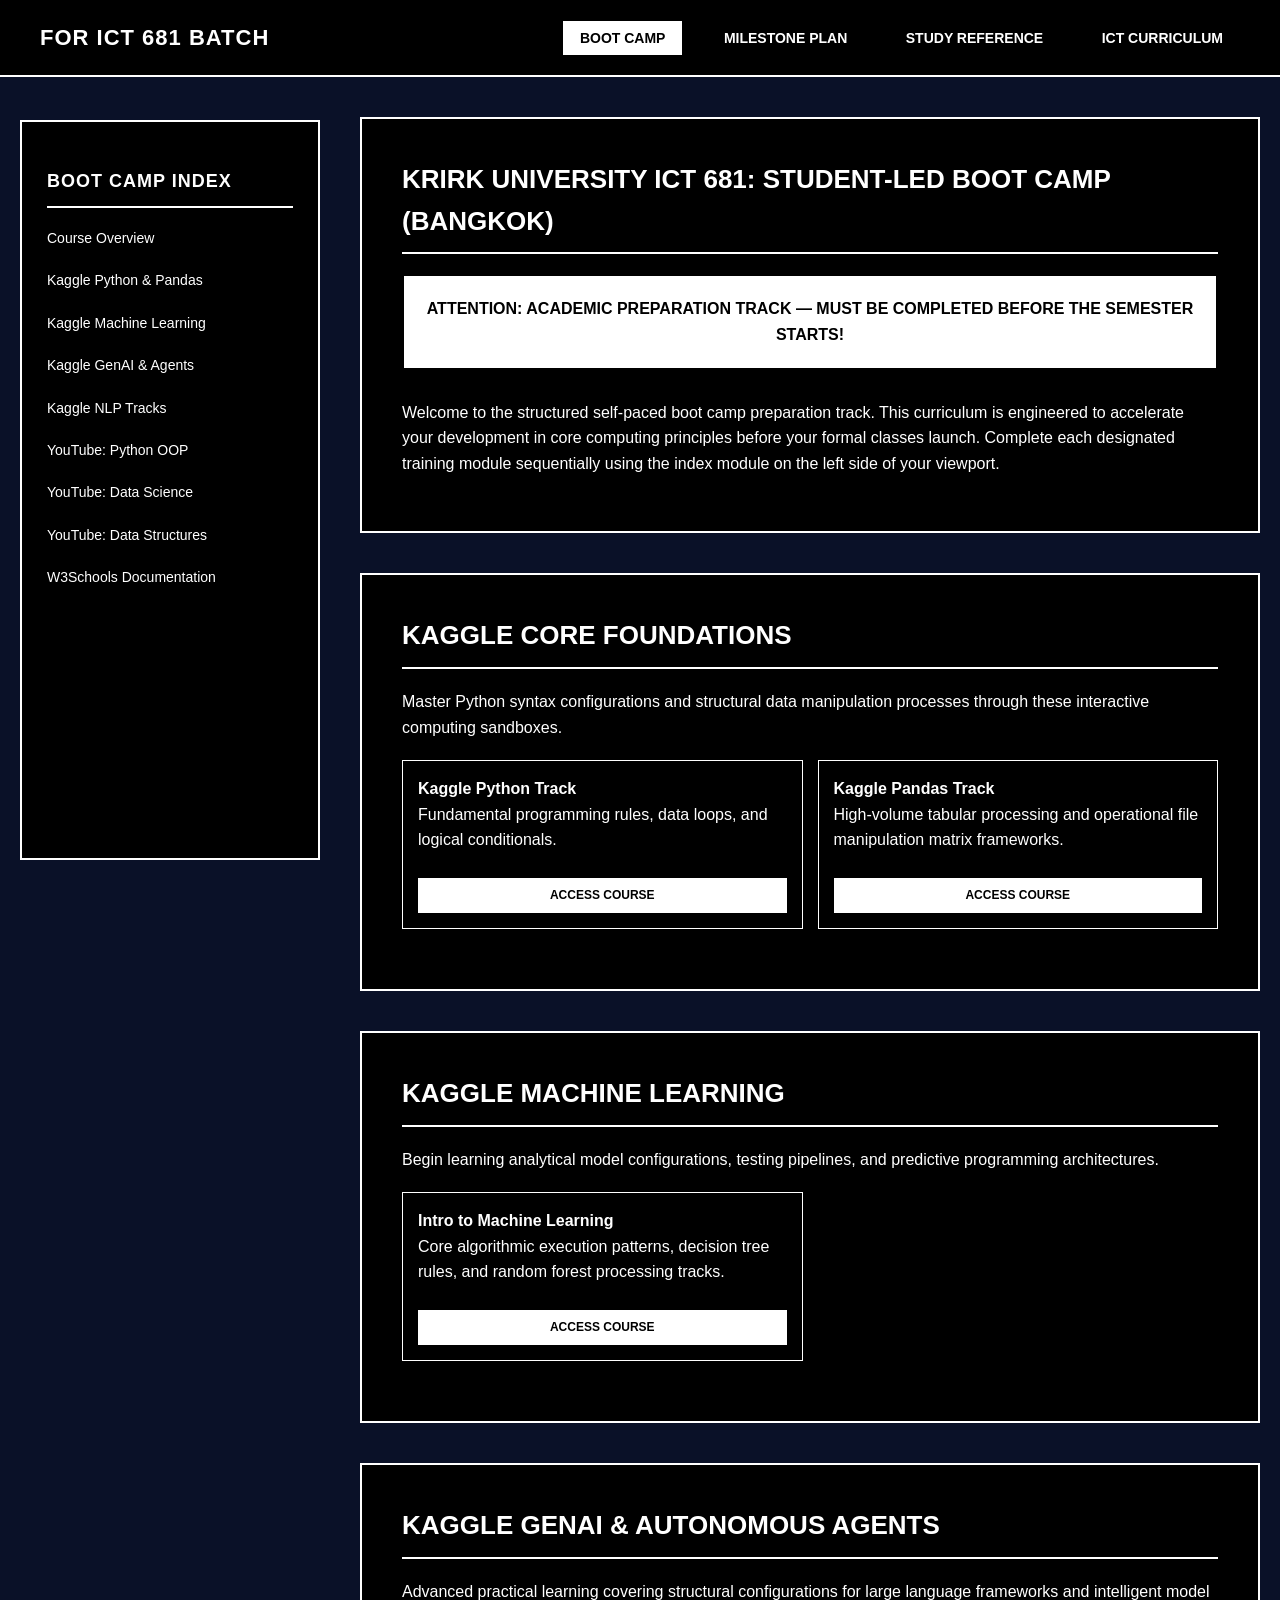
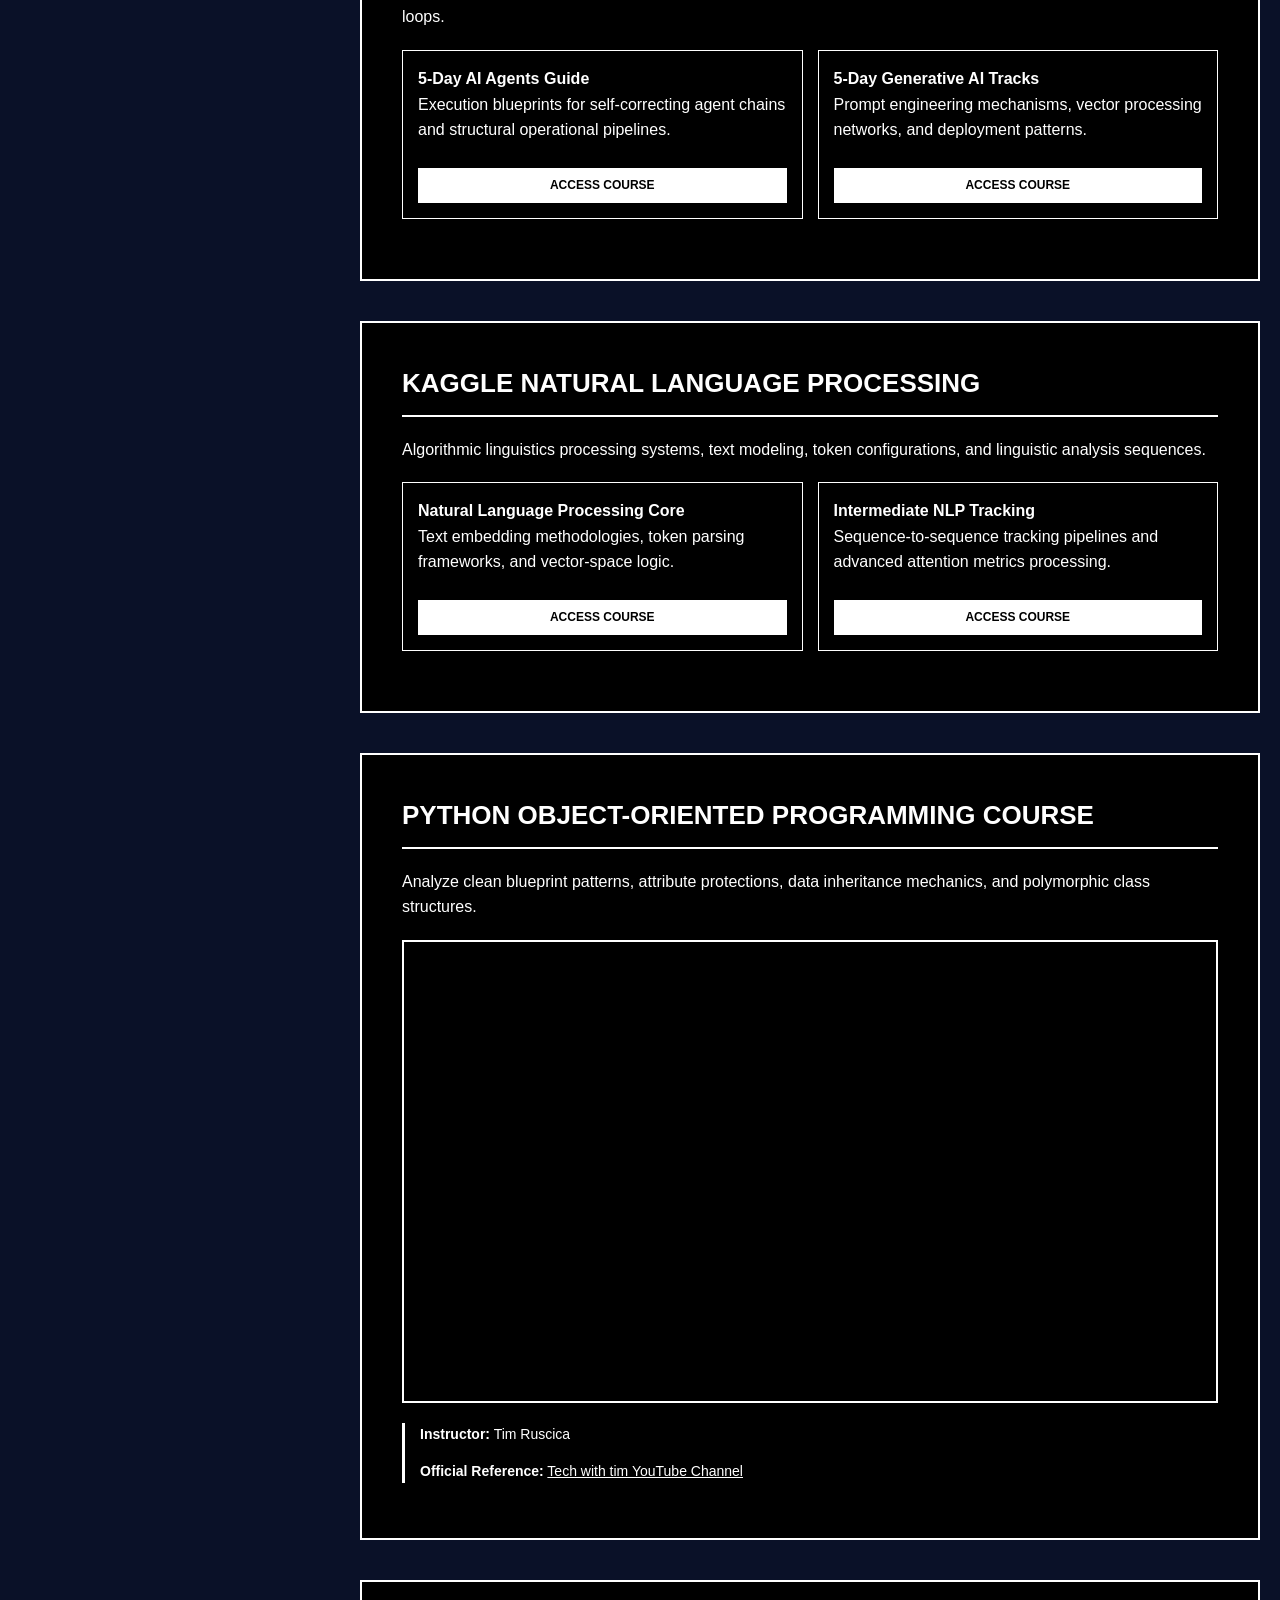
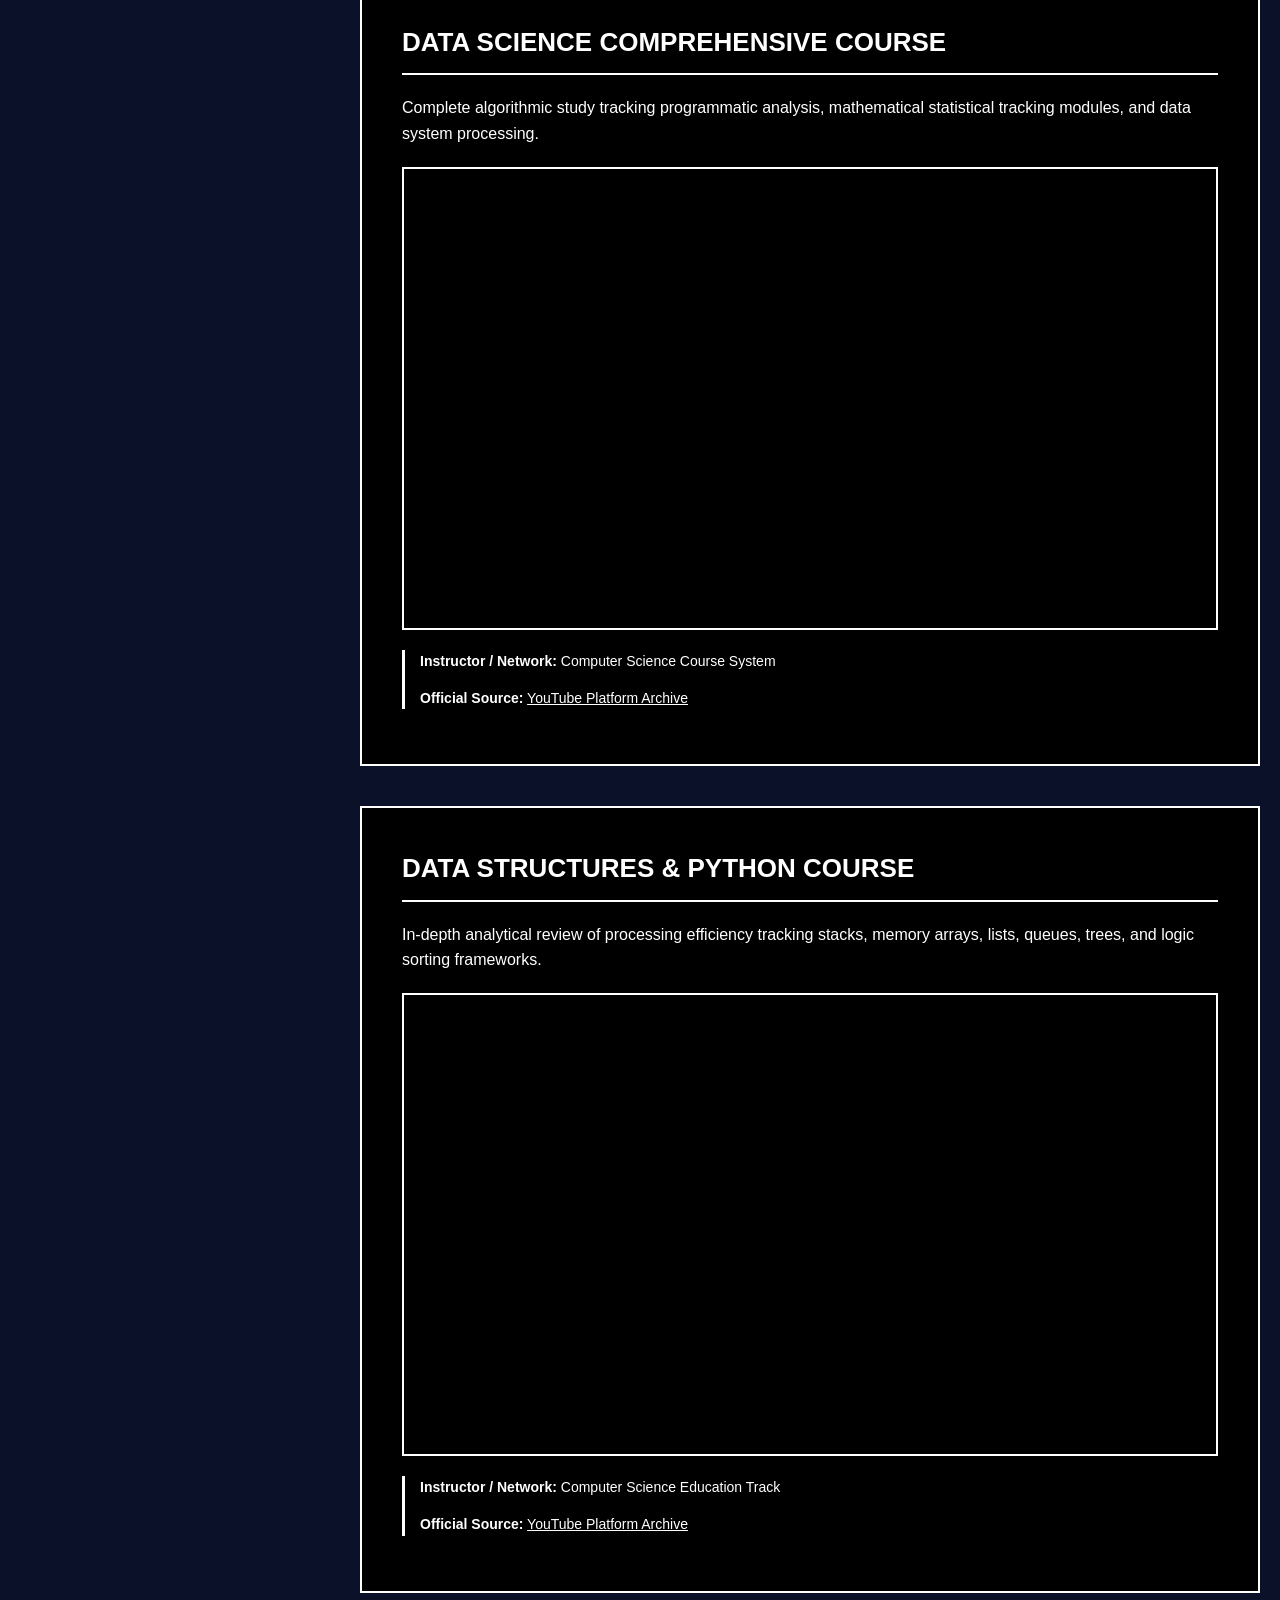
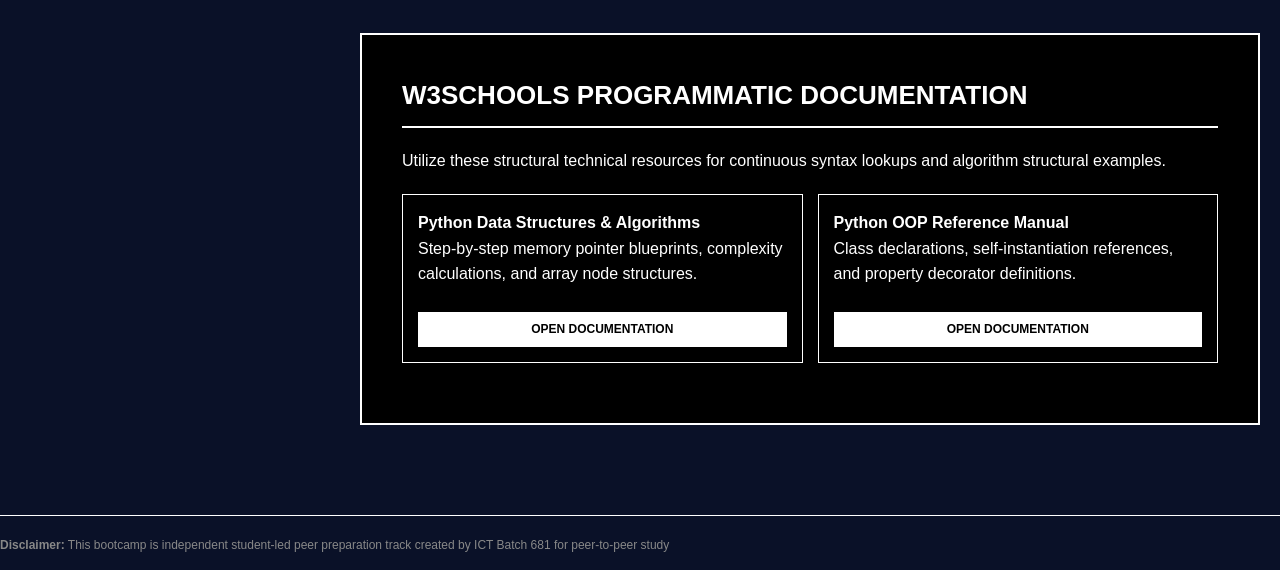
==== index.html @ a764b815 "Add files via upload" ====
<!DOCTYPE html>
<html lang="en">
<head>
    <meta charset="UTF-8">
    <title>Krirk University Students Boot Camp Bangkok</title>
    <link rel="stylesheet" href="style.css">
</head>
<body>

    <header class="site-header">
        <div class="header-container">
            <h1>For ICT 681 Batch</h1>
            <nav class="main-nav">
                <a href="index.html" class="active">Boot Camp</a>
                <a href="milestones.html">Milestone Plan</a>
                <a href="reference.html">Study Reference</a>
                <a href="curriculum.html">ICT Curriculum</a>   
            </nav>
        </div>
    </header>

    <div class="dashboard-wrapper">
        <!-- Sidebar Navigation Index via Native HTML Anchors (No JS) -->
        <aside class="sidebar-index">
            <h3>Boot Camp Index</h3>
            <ul>
                <li><a href="#overview">Course Overview</a></li>
                <li><a href="#kaggle-python">Kaggle Python & Pandas</a></li>
                <li><a href="#kaggle-ml">Kaggle Machine Learning</a></li>
                <li><a href="#kaggle-ai">Kaggle GenAI & Agents</a></li>
                <li><a href="#kaggle-nlp">Kaggle NLP Tracks</a></li>
                <li><a href="#youtube-oop">YouTube: Python OOP</a></li>
                <li><a href="#youtube-ds">YouTube: Data Science</a></li>
                <li><a href="#youtube-dsa">YouTube: Data Structures</a></li>
                <li><a href="#w3s-dsa">W3Schools Documentation</a></li>
            </ul>
        </aside>

        <!-- Main Course Tracking Content Dashboard -->
        <main class="content-area">
            <div id="overview" class="section-block">
                <h2>Krirk University ICT 681: Student-Led Boot Camp (Bangkok)</h2>
                <div class="alert-banner">
                    Attention: Academic Preparation Track — Must be completed before the semester starts!
                </div>
                <p>Welcome to the structured self-paced boot camp preparation track. This curriculum is engineered to accelerate your development in core computing principles before your formal classes launch. Complete each designated training module sequentially using the index module on the left side of your viewport.</p>
            </div>

            <!-- Kaggle Core Units -->
            <div id="kaggle-python" class="section-block">
                <h2>Kaggle Core Foundations</h2>
                <p>Master Python syntax configurations and structural data manipulation processes through these interactive computing sandboxes.</p>
                <div class="link-grid">
                    <div class="material-card">
                        <h4>Kaggle Python Track</h4>
                        <p>Fundamental programming rules, data loops, and logical conditionals.</p>
                        <a href="https://www.kaggle.com/learn/python" target="_blank">Access Course</a>
                    </div>
                    <div class="material-card">
                        <h4>Kaggle Pandas Track</h4>
                        <p>High-volume tabular processing and operational file manipulation matrix frameworks.</p>
                        <a href="https://www.kaggle.com/learn/pandas" target="_blank">Access Course</a>
                    </div>
                </div>
            </div>

            <div id="kaggle-ml" class="section-block">
                <h2>Kaggle Machine Learning</h2>
                <p>Begin learning analytical model configurations, testing pipelines, and predictive programming architectures.</p>
                <div class="link-grid">
                    <div class="material-card">
                        <h4>Intro to Machine Learning</h4>
                        <p>Core algorithmic execution patterns, decision tree rules, and random forest processing tracks.</p>
                        <a href="https://www.kaggle.com/learn/intro-to-machine-learning" target="_blank">Access Course</a>
                    </div>
                </div>
            </div>

            <div id="kaggle-ai" class="section-block">
                <h2>Kaggle GenAI & Autonomous Agents</h2>
                <p>Advanced practical learning covering structural configurations for large language frameworks and intelligent model loops.</p>
                <div class="link-grid">
                    <div class="material-card">
                        <h4>5-Day AI Agents Guide</h4>
                        <p>Execution blueprints for self-correcting agent chains and structural operational pipelines.</p>
                        <a href="https://www.kaggle.com/learn-guide/5-day-agents" target="_blank">Access Course</a>
                    </div>
                    <div class="material-card">
                        <h4>5-Day Generative AI Tracks</h4>
                        <p>Prompt engineering mechanisms, vector processing networks, and deployment patterns.</p>
                        <a href="https://www.kaggle.com/learn-guide/5-day-genai" target="_blank">Access Course</a>
                    </div>
                </div>
            </div>

            <div id="kaggle-nlp" class="section-block">
                <h2>Kaggle Natural Language Processing</h2>
                <p>Algorithmic linguistics processing systems, text modeling, token configurations, and linguistic analysis sequences.</p>
                <div class="link-grid">
                    <div class="material-card">
                        <h4>Natural Language Processing Core</h4>
                        <p>Text embedding methodologies, token parsing frameworks, and vector-space logic.</p>
                        <a href="https://www.kaggle.com/learn-guide/natural-language-processing" target="_blank">Access Course</a>
                    </div>
                    <div class="material-card">
                        <h4>Intermediate NLP Tracking</h4>
                        <p>Sequence-to-sequence tracking pipelines and advanced attention metrics processing.</p>
                        <a href="https://www.kaggle.com/learn-guide/intermediate-nlp" target="_blank">Access Course</a>
                    </div>
                </div>
            </div>

            <!-- YouTube Video Interactive Elements -->
            <div id="youtube-oop" class="section-block">
                <h2>Python Object-Oriented Programming Course</h2>
                <p>Analyze clean blueprint patterns, attribute protections, data inheritance mechanics, and polymorphic class structures.</p>
                <div class="video-container">
                    <iframe src="https://www.youtube.com/embed/JeznW_7DlB0?start=862" frameborder="0" allow="accelerometer; autoplay; clipboard-write; encrypted-media; gyroscope; picture-in-picture" allowfullscreen></iframe>
                </div>
                <div class="meta-info">
                    <p><strong>Instructor:</strong> Tim Ruscica</p>
                    <p><strong>Official Reference:</strong> <a href="https://youtube.com/user/schafer5" target="_blank" style="color: #FFFFFF;">Tech with tim YouTube Channel</a></p>
                </div>
            </div>

            <div id="youtube-ds" class="section-block">
                <h2>Data Science Comprehensive Course</h2>
                <p>Complete algorithmic study tracking programmatic analysis, mathematical statistical tracking modules, and data system processing.</p>
                <div class="video-container">
                    <iframe src="https://www.youtube.com/embed/videoseries?list=PL0JhNOpJ_JchdIy-GvF9ZvmpfAe3m62oc" frameborder="0" allow="accelerometer; autoplay; clipboard-write; encrypted-media; gyroscope; picture-in-picture" allowfullscreen></iframe>
                </div>
                <div class="meta-info">
                    <p><strong>Instructor / Network:</strong> Computer Science Course System</p>
                    <p><strong>Official Source:</strong> <a href="https://www.youtube.com" target="_blank" style="color: #FFFFFF;">YouTube Platform Archive</a></p>
                </div>
            </div>

            <div id="youtube-dsa" class="section-block">
                <h2>Data Structures & Python Course</h2>
                <p>In-depth analytical review of processing efficiency tracking stacks, memory arrays, lists, queues, trees, and logic sorting frameworks.</p>
                <div class="video-container">
                    <iframe src="https://www.youtube.com/embed/videoseries?list=PL0JhNOpJ_Jcgcerj8zpWHduzWbuIqz-OY" frameborder="0" allow="accelerometer; autoplay; clipboard-write; encrypted-media; gyroscope; picture-in-picture" allowfullscreen></iframe>
                </div>
                <div class="meta-info">
                    <p><strong>Instructor / Network:</strong> Computer Science Education Track</p>
                    <p><strong>Official Source:</strong> <a href="https://www.youtube.com" target="_blank" style="color: #FFFFFF;">YouTube Platform Archive</a></p>
                </div>
            </div>

            <!-- Documentation References -->
            <div id="w3s-dsa" class="section-block">
                <h2>W3Schools Programmatic Documentation</h2>
                <p>Utilize these structural technical resources for continuous syntax lookups and algorithm structural examples.</p>
                <div class="link-grid">
                    <div class="material-card">
                        <h4>Python Data Structures & Algorithms</h4>
                        <p>Step-by-step memory pointer blueprints, complexity calculations, and array node structures.</p>
                        <a href="https://www.w3schools.com/PYTHON/python_dsa.asp" target="_blank">Open Documentation</a>
                    </div>
                    <div class="material-card">
                        <h4>Python OOP Reference Manual</h4>
                        <p>Class declarations, self-instantiation references, and property decorator definitions.</p>
                        <a href="https://www.w3schools.com/python/python_oop.asp" target="_blank">Open Documentation</a>
                    </div>
                </div>
            </div>
        </main>
    </div>

</body>

<!-- Legal Compliance Footer Note -->
<div style="border-top: 1px solid #FFFFFF; margin-top: 50px; padding-top: 20px; font-size: 12px; color: #888888;">
    <p><strong>Disclaimer:</strong> This bootcamp is independent student-led peer preparation track created by ICT Batch 681 for peer-to-peer study</p>
</div>

</html>
---- style.css ----
/* --- Core Reset & Palette --- */
* {
    margin: 0;
    padding: 0;
    box-sizing: border-box;
    font-family: -apple-system, BlinkMacSystemFont, "Segoe UI", Roboto, sans-serif;
}

body {
    background-color: #0A1128; /* Dark Navy Blue */
    color: #FFFFFF; /* White Text */
    line-height: 1.6;
}

/* --- Layout Navigation Header --- */
.site-header {
    background-color: #000000; /* Pure Black Header Box */
    border-bottom: 2px solid #FFFFFF;
    position: sticky;
    top: 0;
    z-index: 1000;
    padding: 20px;
}

.header-container {
    max-width: 1200px;
    margin: 0 auto;
    display: flex;
    justify-content: space-between;
    align-items: center;
}

.header-container h1 {
    font-size: 22px;
    letter-spacing: 1px;
    text-transform: uppercase;
    color: #FFFFFF;
}

.main-nav a {
    color: #FFFFFF;
    text-decoration: none;
    margin-left: 20px;
    font-weight: 600;
    text-transform: uppercase;
    font-size: 14px;
    padding: 8px 16px;
    border: 1px solid transparent;
}

.main-nav a:hover, .main-nav a.active {
    border: 1px solid #FFFFFF;
    background-color: #FFFFFF;
    color: #000000;
}

/* --- App Layout with Index Sidebar --- */
.dashboard-wrapper {
    display: flex;
    max-width: 1400px;
    margin: 40px auto;
    padding: 0 20px;
    gap: 40px;
}

.sidebar-index {
    width: 300px;
    position: sticky;
    top: 120px;
    height: calc(100vh - 160px);
    background-color: #000000;
    border: 2px solid #FFFFFF;
    padding: 25px;
    overflow-y: auto;
}

.sidebar-index h3 {
    border-bottom: 2px solid #FFFFFF;
    padding-bottom: 10px;
    margin-bottom: 15px;
    text-transform: uppercase;
    letter-spacing: 1px;
}

.sidebar-index ul {
    list-style: none;
}

.sidebar-index li {
    margin-bottom: 12px;
}

.sidebar-index a {
    color: #FFFFFF;
    text-decoration: none;
    font-size: 14px;
    display: block;
    padding: 4px 0;
}

.sidebar-index a:hover {
    text-decoration: underline;
    font-weight: bold;
}

.content-area {
    flex: 1;
}

/* --- Standard Page Containers --- */
.container {
    max-width: 900px;
    margin: 40px auto;
    padding: 0 20px;
}

/* --- Styled Section Boxes --- */
.section-block {
    background-color: #000000;
    border: 2px solid #FFFFFF;
    padding: 40px;
    margin-bottom: 40px;
    scroll-margin-top: 120px; /* Offset for sticky header when tracking anchors */
}

.alert-banner {
    background-color: #FFFFFF;
    color: #000000;
    padding: 20px;
    font-weight: bold;
    text-align: center;
    text-transform: uppercase;
    margin-bottom: 30px;
    border: 2px solid #000000;
}

h2 {
    font-size: 26px;
    text-transform: uppercase;
    border-bottom: 2px solid #FFFFFF;
    padding-bottom: 10px;
    margin-bottom: 20px;
}

h3 {
    font-size: 18px;
    margin-top: 20px;
    margin-bottom: 10px;
}

p {
    margin-bottom: 15px;
}

/* --- Material Link Grid --- */
.link-grid {
    display: grid;
    grid-template-columns: 1fr 1fr;
    gap: 15px;
    margin: 20px 0;
}

.material-card {
    border: 1px solid #FFFFFF;
    padding: 15px;
    display: flex;
    flex-direction: column;
    justify-content: space-between;
}

.material-card a {
    color: #000000;
    background-color: #FFFFFF;
    text-decoration: none;
    text-align: center;
    padding: 8px;
    margin-top: 10px;
    font-weight: bold;
    text-transform: uppercase;
    font-size: 12px;
}

.material-card a:hover {
    background-color: #000000;
    color: #FFFFFF;
    border: 1px solid #FFFFFF;
}

/* --- Video Embed Container --- */
.video-container {
    position: relative;
    padding-bottom: 56.25%; /* 16:9 Aspect Ratio */
    height: 0;
    overflow: hidden;
    margin: 20px 0;
    border: 2px solid #FFFFFF;
}

.video-container iframe {
    position: absolute;
    top: 0;
    left: 0;
    width: 100%;
    height: 100%;
}

.meta-info {
    border-left: 3px solid #FFFFFF;
    padding-left: 15px;
    margin: 15px 0;
    font-size: 14px;
}

/* --- Maps Embed --- */
.map-container {
    border: 2px solid #FFFFFF;
    margin-top: 20px;
    background: #000000;
}

/* --- Table Styles for Curriculum --- */
table {
    width: 100%;
    border-collapse: collapse;
    margin: 20px 0 30px 0;
}

th, td {
    border: 1px solid #FFFFFF;
    padding: 12px;
    text-align: left;
}

th {
    background-color: #FFFFFF;
    color: #000000;
    text-transform: uppercase;
    font-size: 14px;
}

tr:nth-child(even) {
    background-color: rgba(255, 255, 255, 0.05);
}

/* --- Milestone Table Layout Enhancements --- */
.milestone-badge {
    background-color: #FFFFFF;
    color: #000000;
    padding: 4px 10px;
    font-size: 11px;
    font-weight: bold;
    text-transform: uppercase;
    border-radius: 0;
    display: inline-block;
}

.timeline-column {
    font-weight: bold;
    letter-spacing: 0.5px;
    white-space: nowrap;
}

/* Architectural Framework Horizontal Flow Layout */
.framework-chart-container {
    display: flex;
    align-items: center;
    justify-content: space-between;
    gap: 15px;
    margin-top: 25px;
    padding: 10px;
    overflow-x: auto; /* Enables swipe support if viewed on a smaller window layout */
}

.chart-node {
    background-color: #0d1630; /* Slightly highlighted background blocks */
    border: 1px solid #1a2540;
    border-radius: 8px;
    padding: 20px;
    flex: 1;
    min-width: 180px;
    position: relative;
}

.node-badge {
    position: absolute;
    top: -12px;
    left: 15px;
    background-color: #ffffff;
    color: #0A1128;
    font-size: 0.75rem;
    font-weight: bold;
    padding: 2px 8px;
    border-radius: 20px;
}

.chart-node h3 {
    margin: 5px 0 10px 0;
    font-size: 1.1rem;
    color: #ffffff;
}

.chart-node p {
    margin: 0;
    font-size: 0.85rem;
    color: #a0aec0;
    line-height: 1.4;
}

.chart-arrow {
    font-size: 1.5rem;
    color: #1a2540;
    font-weight: bold;
    user-select: none;
}

/* Adjust layout on tight viewports */
@media (max-width: 768px) {
    .framework-chart-container {
        flex-direction: column;
        align-items: stretch;
    }
    .chart-arrow {
        text-align: center;
        transform: rotate(90deg);
        margin: 5px 0;
    }
}
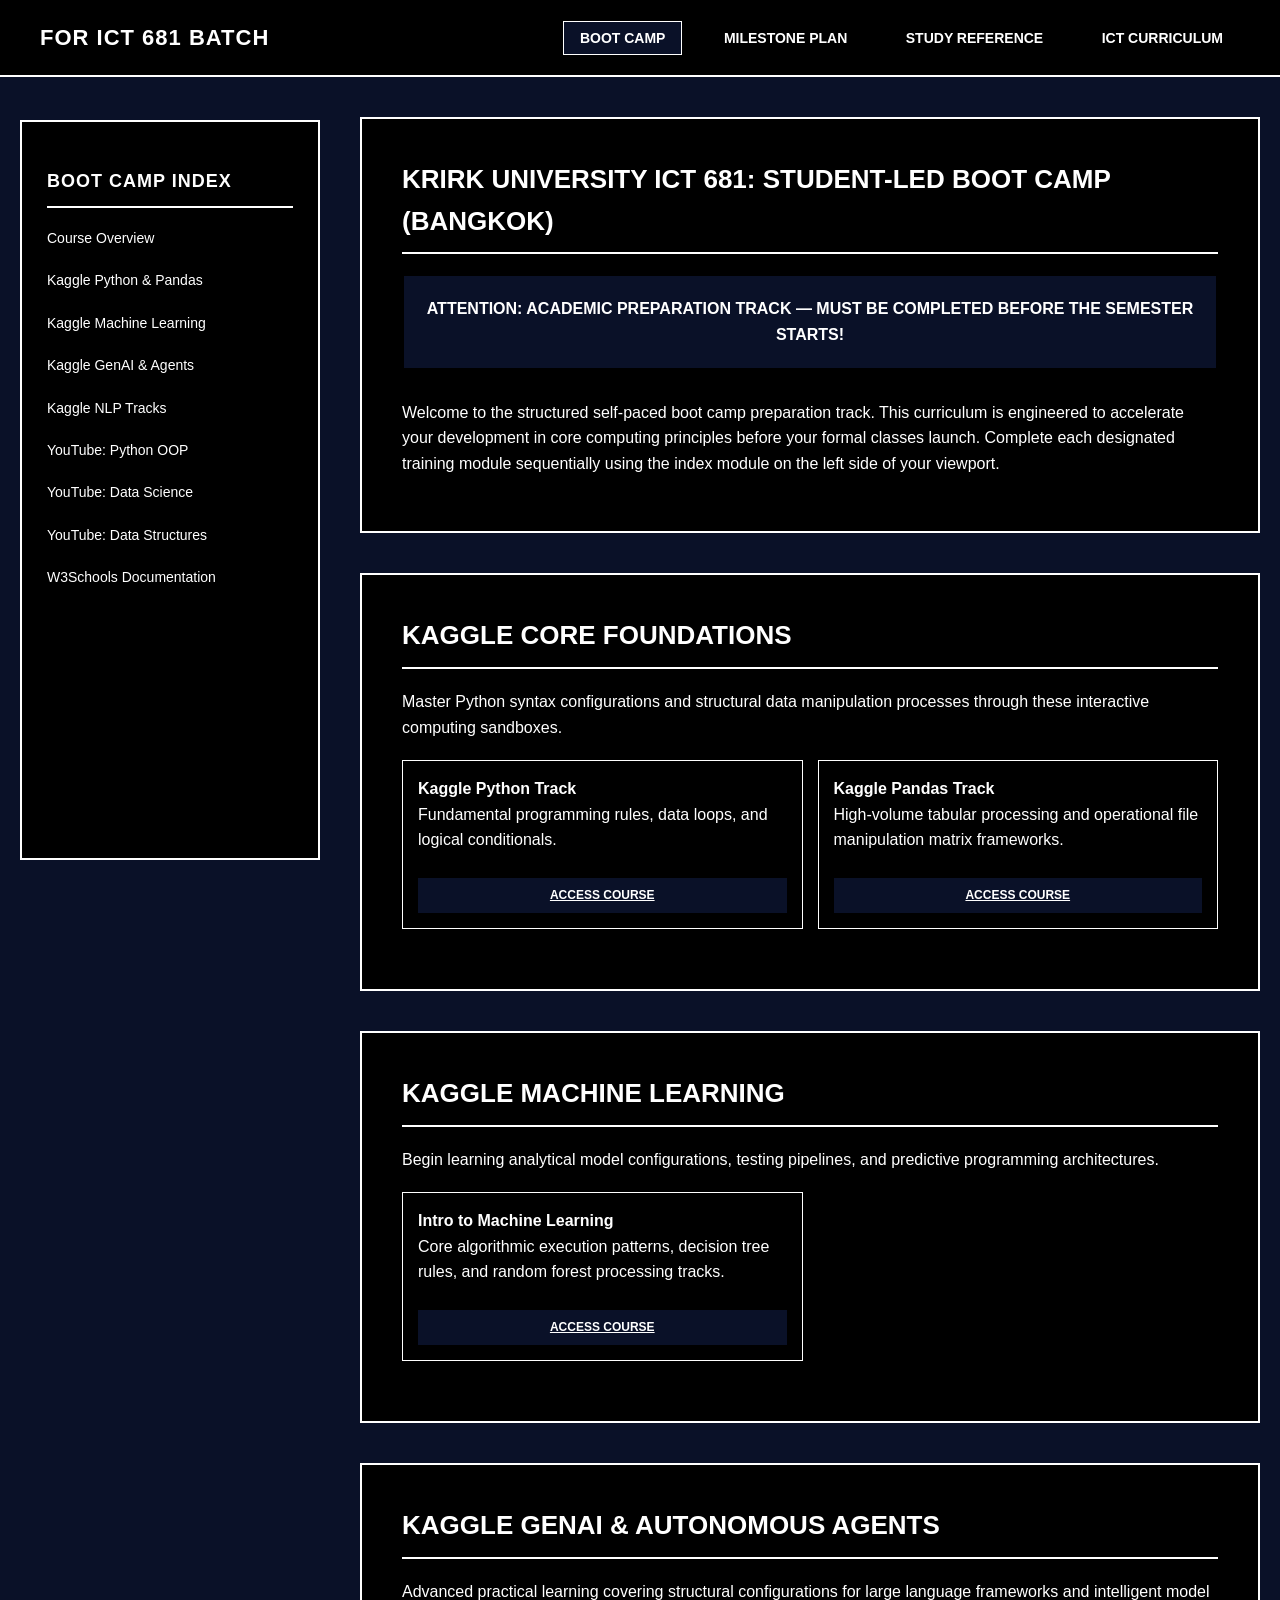
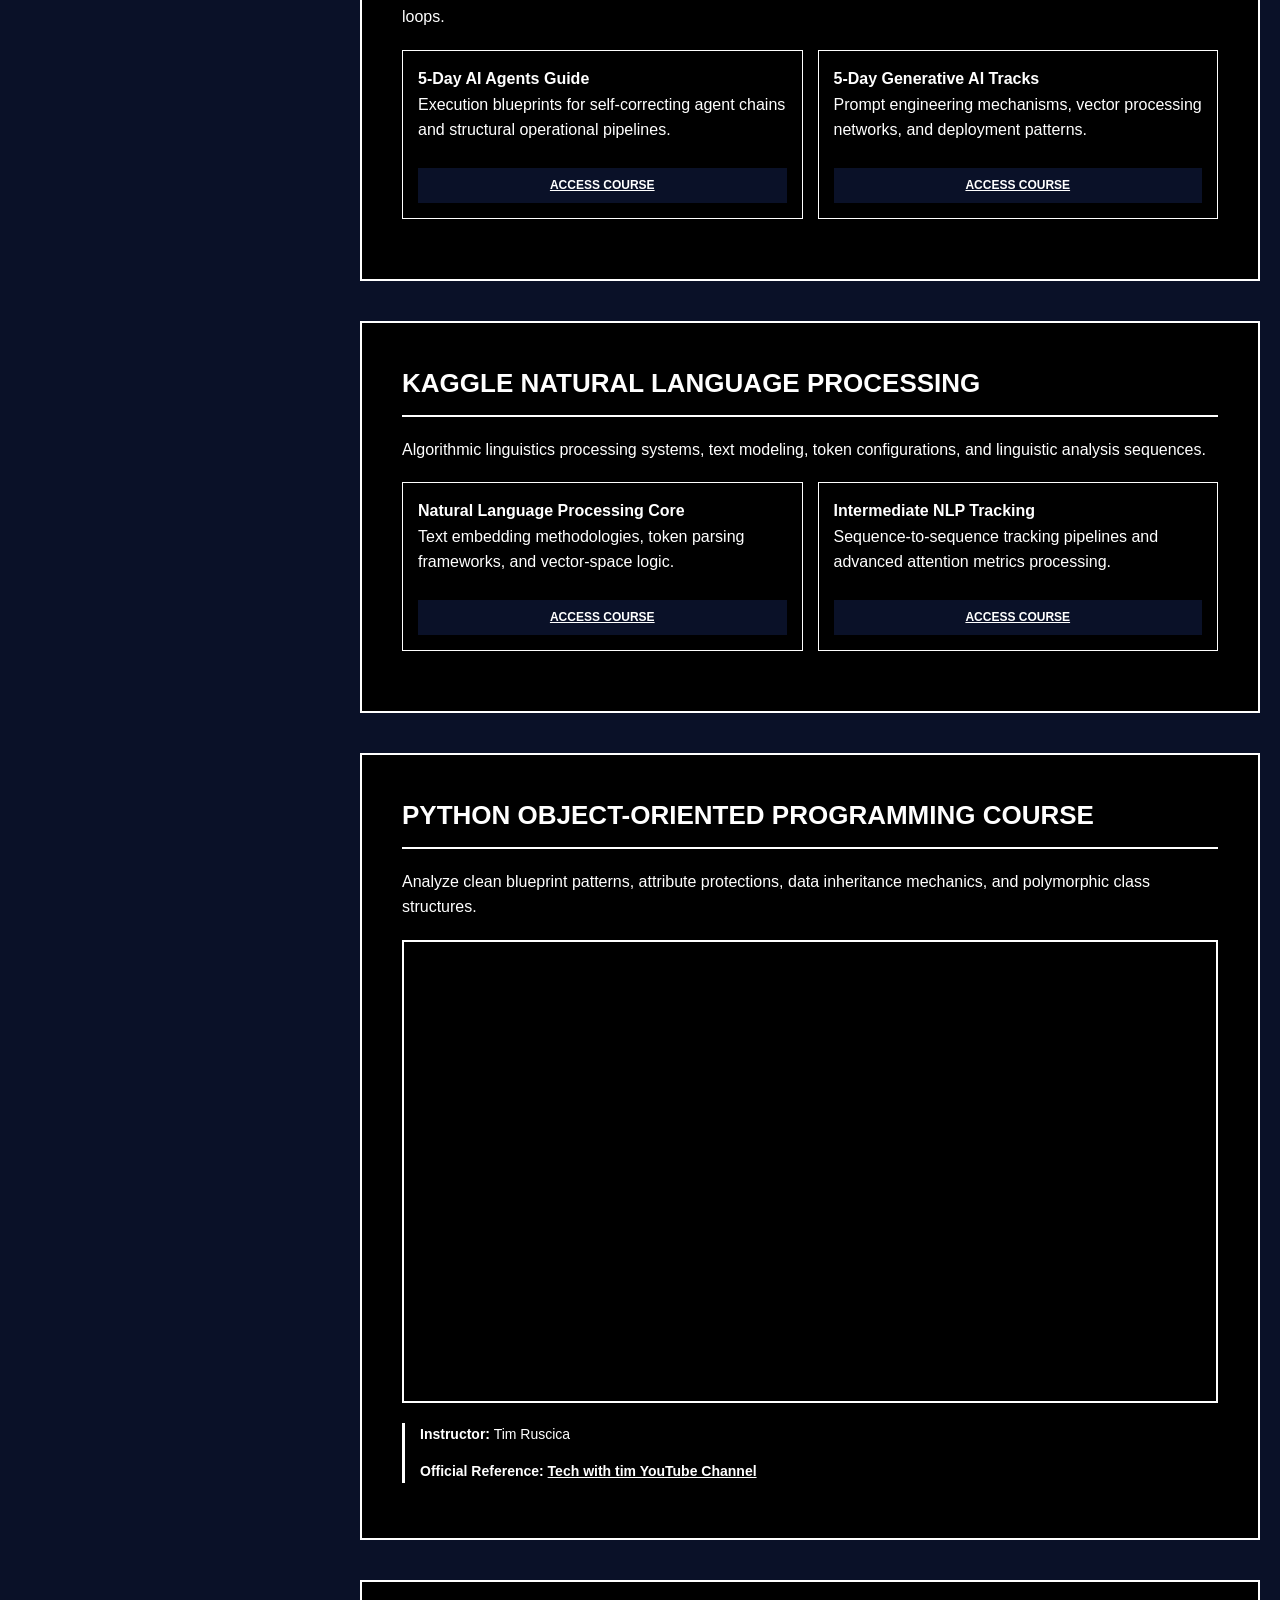
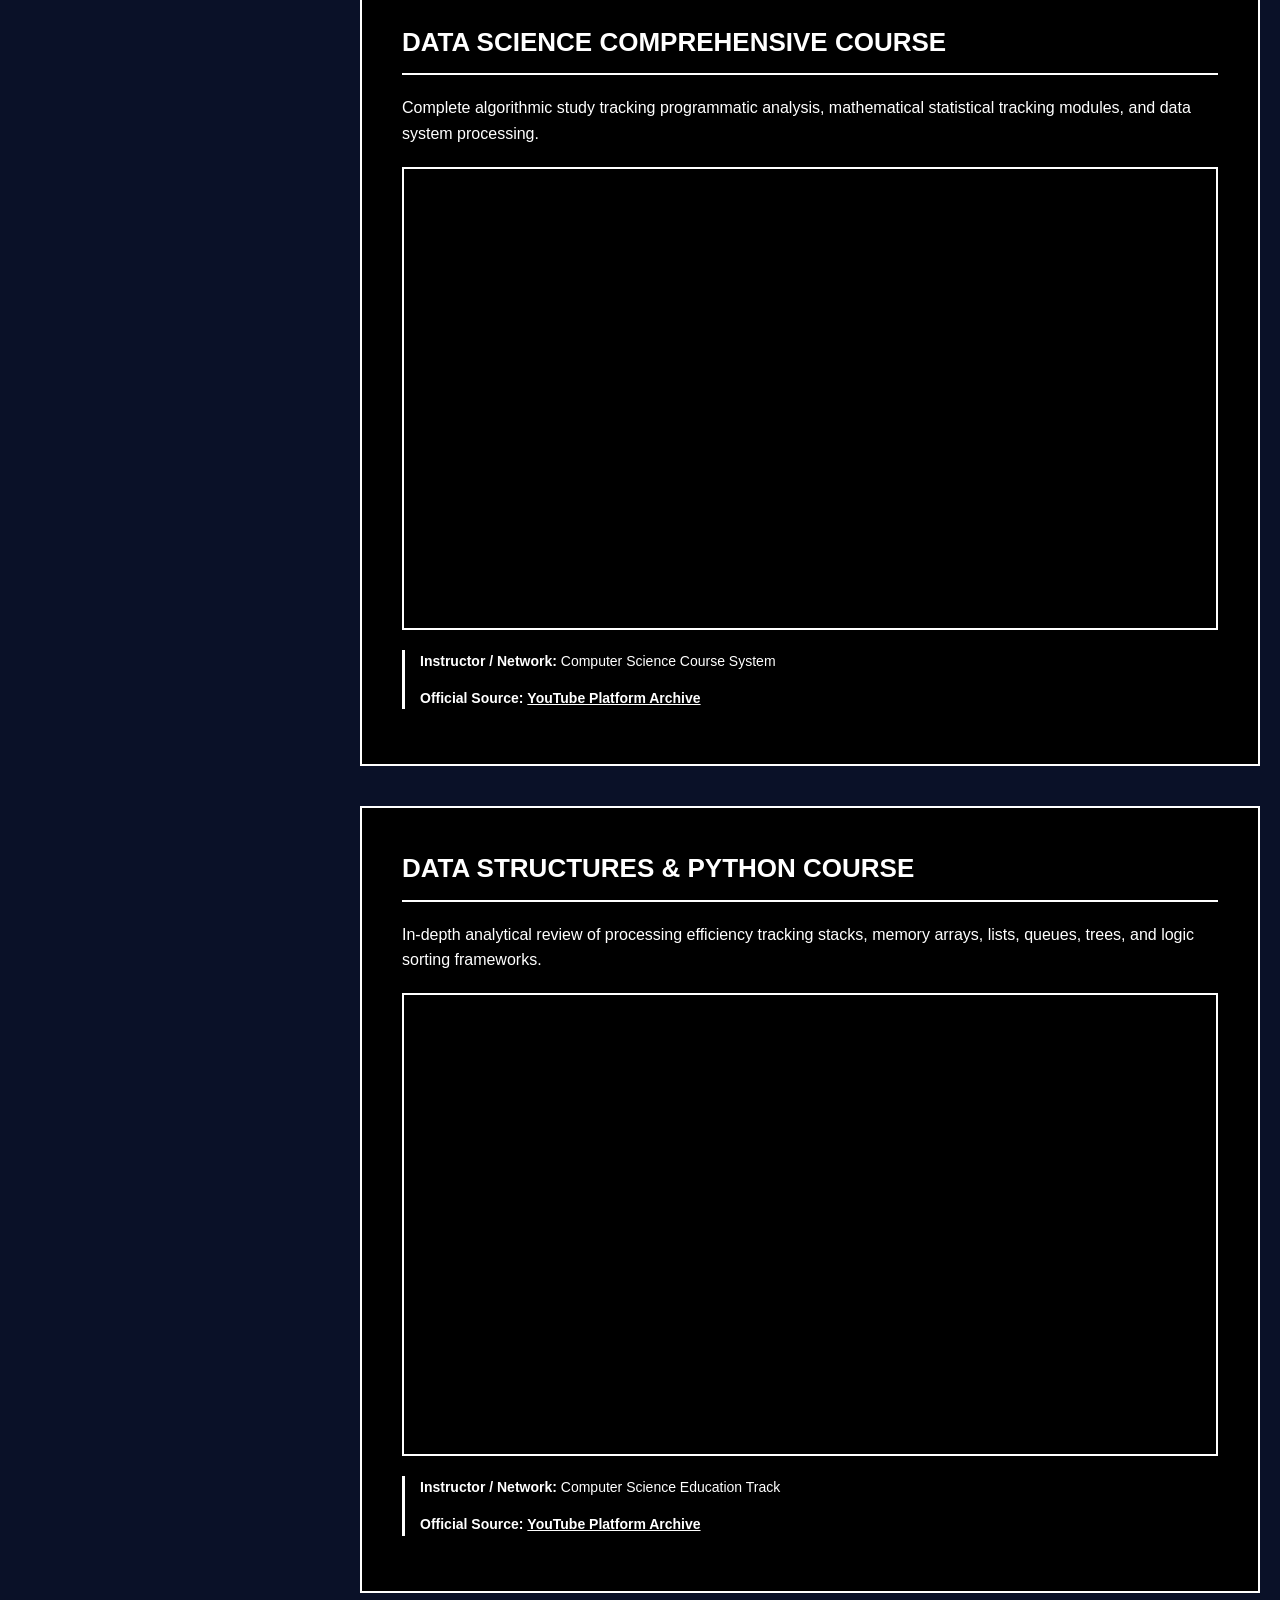
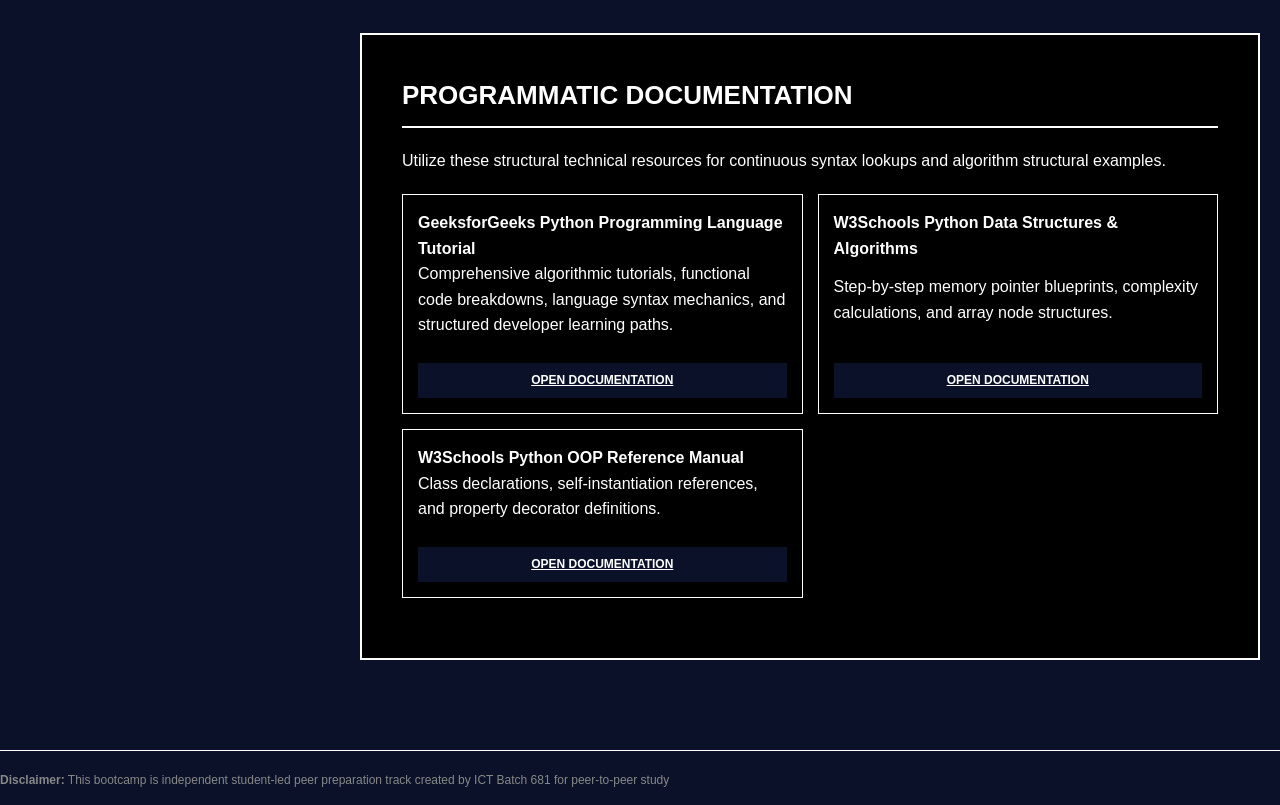
==== commit 22db7f3f: "Update index.html" ====
--- a/index.html
+++ b/index.html
@@ -39,7 +39,7 @@
         <!-- Main Course Tracking Content Dashboard -->
         <main class="content-area">
             <div id="overview" class="section-block">
-                <h2>Krirk University ICT 681: Student-Led Boot Camp (Bangkok)</h2>
+                <h2>Krirk University     ICT 681: Student-Led Boot Camp (Bangkok)</h2>
                 <div class="alert-banner">
                     Attention: Academic Preparation Track — Must be completed before the semester starts!
                 </div>
@@ -149,16 +149,21 @@
 
             <!-- Documentation References -->
             <div id="w3s-dsa" class="section-block">
-                <h2>W3Schools Programmatic Documentation</h2>
+                <h2>Programmatic Documentation</h2>
                 <p>Utilize these structural technical resources for continuous syntax lookups and algorithm structural examples.</p>
                 <div class="link-grid">
                     <div class="material-card">
-                        <h4>Python Data Structures & Algorithms</h4>
+                        <h4>GeeksforGeeks Python Programming Language Tutorial</h4>
+                        <p>Comprehensive algorithmic tutorials, functional code breakdowns, language syntax mechanics, and structured developer learning paths.</p>
+                        <a href="https://www.geeksforgeeks.org/python/python-programming-language-tutorial/" target="_blank">Open Documentation</a>
+                    </div>
+                    <div class="material-card">
+                        <h4>W3Schools Python Data Structures & Algorithms</h4>
                         <p>Step-by-step memory pointer blueprints, complexity calculations, and array node structures.</p>
                         <a href="https://www.w3schools.com/PYTHON/python_dsa.asp" target="_blank">Open Documentation</a>
                     </div>
                     <div class="material-card">
-                        <h4>Python OOP Reference Manual</h4>
+                        <h4>W3Schools Python OOP Reference Manual</h4>
                         <p>Class declarations, self-instantiation references, and property decorator definitions.</p>
                         <a href="https://www.w3schools.com/python/python_oop.asp" target="_blank">Open Documentation</a>
                     </div>
@@ -174,4 +179,4 @@
     <p><strong>Disclaimer:</strong> This bootcamp is independent student-led peer preparation track created by ICT Batch 681 for peer-to-peer study</p>
 </div>
 
-</html>+</html>
--- a/style.css
+++ b/style.css
@@ -50,8 +50,8 @@
 
 .main-nav a:hover, .main-nav a.active {
     border: 1px solid #FFFFFF;
-    background-color: #FFFFFF;
-    color: #000000;
+    background-color: #0A1128; /* Changed from #FFFFFF to Navy Blue */
+    color: #FFFFFF;
 }
 
 /* --- App Layout with Index Sidebar --- */
@@ -124,8 +124,8 @@
 }
 
 .alert-banner {
-    background-color: #FFFFFF;
-    color: #000000;
+    background-color: #0A1128; /* Changed from #FFFFFF to Navy Blue */
+    color: #ffffff;
     padding: 20px;
     font-weight: bold;
     text-align: center;
@@ -169,8 +169,8 @@
 }
 
 .material-card a {
-    color: #000000;
-    background-color: #FFFFFF;
+    color: #FFFFFF;
+    background-color: #0A1128; /* Changed from #FFFFFF to Navy Blue */
     text-decoration: none;
     text-align: center;
     padding: 8px;
@@ -232,8 +232,8 @@
 }
 
 th {
-    background-color: #FFFFFF;
-    color: #000000;
+    background-color: #0A1128; /* Changed from #FFFFFF to Navy Blue */
+    color: #FFFFFF;
     text-transform: uppercase;
     font-size: 14px;
 }
@@ -244,7 +244,7 @@
 
 /* --- Milestone Table Layout Enhancements --- */
 .milestone-badge {
-    background-color: #FFFFFF;
+    background-color: #0A1128; /* Changed from #FFFFFF to Navy Blue */
     color: #000000;
     padding: 4px 10px;
     font-size: 11px;
@@ -285,7 +285,7 @@
     position: absolute;
     top: -12px;
     left: 15px;
-    background-color: #ffffff;
+    background-color: #0A1128; /* Changed from #ffffff to Navy Blue */
     color: #0A1128;
     font-size: 0.75rem;
     font-weight: bold;
@@ -324,4 +324,20 @@
         transform: rotate(90deg);
         margin: 5px 0;
     }
-}+}
+
+/* --- Fix Video Reference Link Visibility --- */
+.content-area a, 
+.section-block a,
+.meta-info a {
+    color: #FFFFFF !important;
+    text-decoration: underline;
+    font-weight: bold;
+}
+
+.content-area a:hover, 
+.section-block a:hover,
+.meta-info a:hover {
+    color: #A0AEC0 !important; /* Changes to a light gray on hover so you know it is clickable */
+    text-decoration: none;
+}
